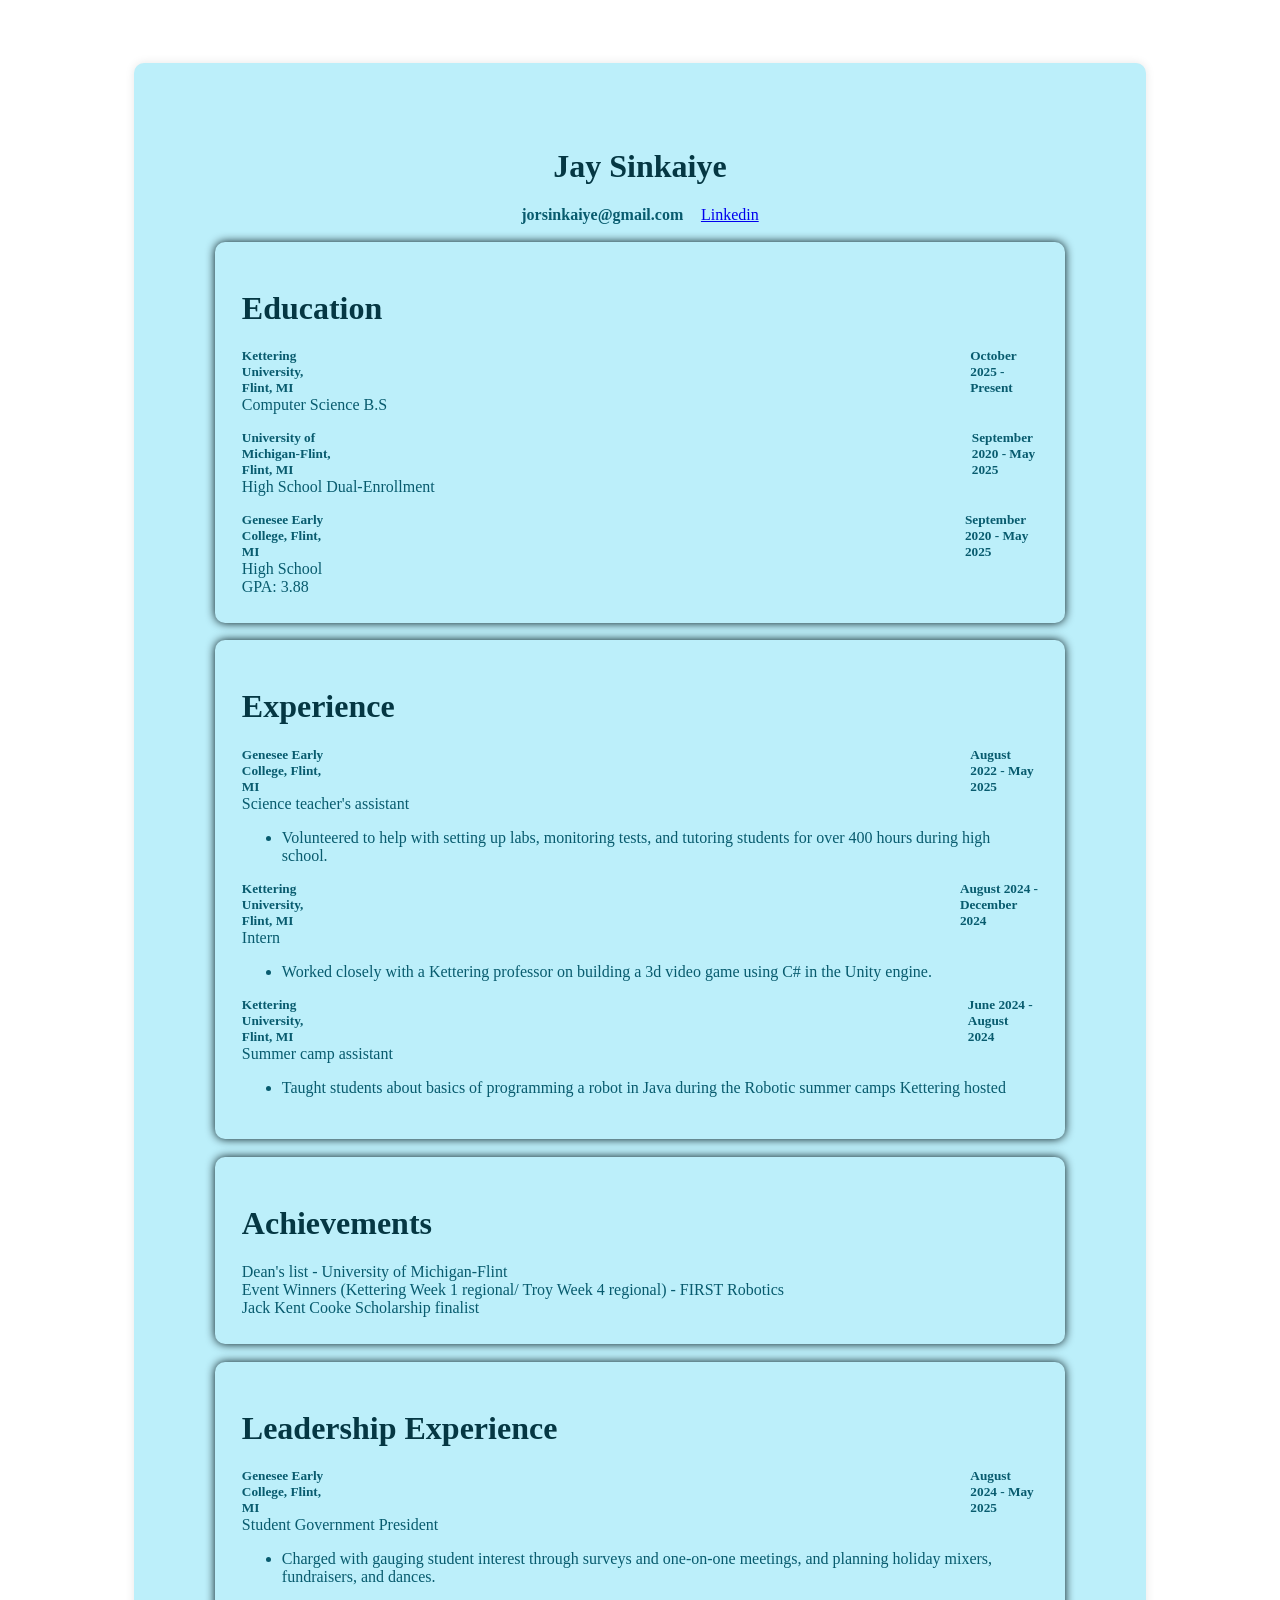
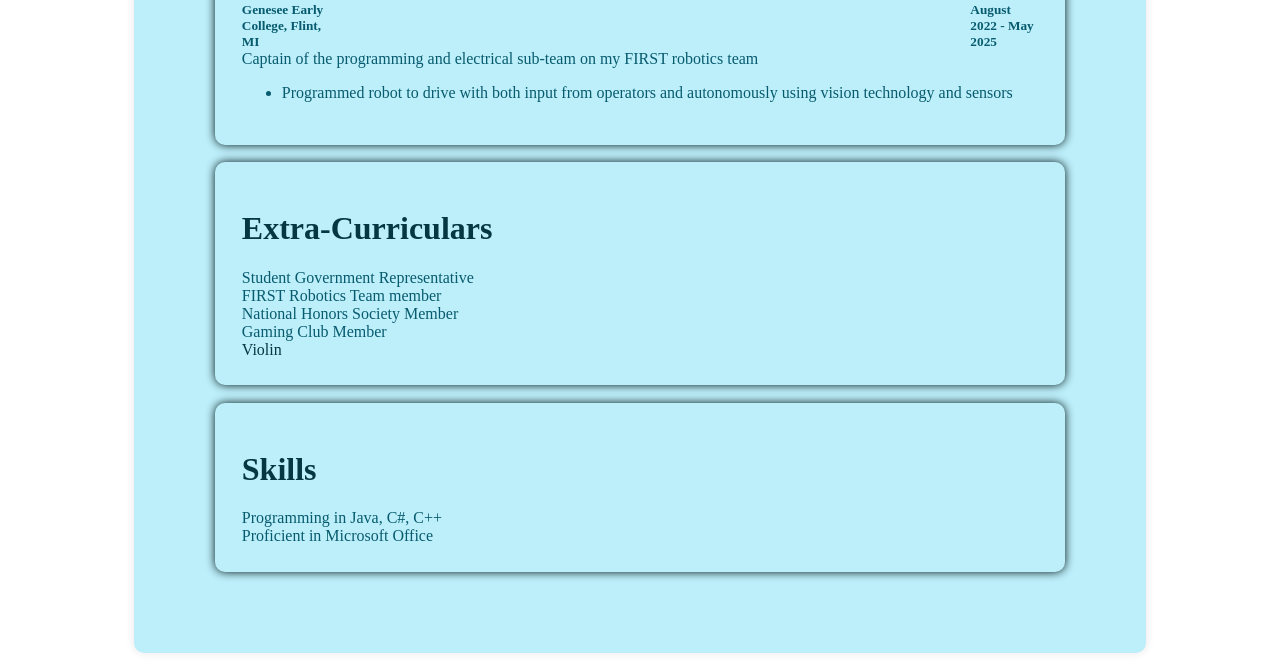
==== homePage.html @ 84f4fe57 "Initial commit" ====
<!DOCTYPE html>
<html lang="en">

<head>
    <meta charset="UTF-8">
    <title>Jay Sinkaiye</title>
    <link rel = "stylesheet" href = "style.css">
    <script src = "script.js"></script>
</head>

<body>
<div class = "container">
    <div class = "name">
        <h1>Jay Sinkaiye</h1>
    </div>

    <div class = "contactInfo">
        <h4>jorsinkaiye@gmail.com</h4><a href="http://www.linkedin.com/in/jael-ruby-sinkaiye-8b130a325">Linkedin</a>
    </div>

    <div class = "edu">

        <h1>Education</h1>
        <div class = "ku">
            <div class = "ku1">
                <h5>Kettering University, Flint, MI</h5><h5>October 2025 - Present</h5>
            </div>
            <p>Computer Science B.S</p>
        </div>

        <div class = "umf">
            <div class = "umf1">
                <h5>University of Michigan-Flint, Flint, MI</h5><h5>September 2020 - May 2025</h5>
            </div>
            <p>High School Dual-Enrollment</p>
        </div>

        <div class = "gec">
            <div class = "gec1">
                <h5>Genesee Early College, Flint, MI </h5><h5>September 2020 - May 2025</h5>
            </div>
            <p>High School</p>
            <p>GPA: 3.88</p>
        </div>

    </div>

    <div class = "exp">

        <h1>Experience</h1>
        <div class = "ta">
            <div class = "ta1">
                <h5>Genesee Early College, Flint, MI</h5><h5>August 2022 - May 2025</h5>
            </div>
            <p>Science teacher's assistant</p>
            <ul>
                <li>Volunteered to help with setting up labs, monitoring tests, and tutoring students for over 400 hours during high
                    school.</li>
            </ul>
        </div>

        <div class = "intern">
            <div class = "intern1">
                <h5>Kettering University, Flint, MI</h5><h5>August 2024 - December 2024</h5>
            </div>
            <p>Intern</p>
            <ul>
                <li>Worked closely with a Kettering professor on building a 3d video game using C# in the Unity engine.</li>
            </ul>
        </div>

        <div class = "campAssistant">
            <div class = "campAssistant1">
                <h5>Kettering University, Flint, MI</h5><h5>June 2024 - August 2024</h5>
            </div>
            <p>Summer camp assistant</p>
            <ul>
                <li>Taught students about basics of programming a robot in Java during the Robotic summer camps Kettering hosted</li>
            </ul>
        </div>

    </div>

    <div class = "ach">
        <h1>Achievements</h1>
        <div class = ach1>
            <p>Dean's list - University of Michigan-Flint</p>
            <p>Event Winners (Kettering Week 1 regional/ Troy Week 4 regional) - FIRST Robotics</p>
            <p>Jack Kent Cooke Scholarship finalist</p>
        </div>

    </div>

    <div class = "le">

        <h1>Leadership Experience</h1>
        <div class = "stgvt">
            <div class = "stgvt1">
                <h5>Genesee Early College, Flint, MI</h5><h5>August 2024 - May 2025</h5>
            </div>
            <p>Student Government President</p>
            <ul>
                <li>Charged with gauging student interest through surveys and one-on-one meetings, and planning holiday mixers,
                    fundraisers, and dances.</li>
            </ul>
        </div>

        <div class = "rbtcs">
            <div class = "rbtcs1">
                <h5>Genesee Early College, Flint, MI</h5><h5>August 2022 - May 2025</h5>
            </div>
            <p>Captain of the programming and electrical sub-team on my  FIRST robotics team</p>
            <ul>
                <li>Programmed robot to drive with both input from operators and autonomously using vision technology and
                    sensors</li>
            </ul>
        </div>

    </div>

    <div class = "extc">
        <h1>Extra-Curriculars</h1>
        <div class = "extc1">
            <p>Student Government Representative</p>
            <p>FIRST Robotics Team member</p>
            <p>National Honors Society Member</p>
            <p>Gaming Club Member</p>
        </div>
        <p>Violin</p>
    </div>

    <div class = "skls">
        <h1>Skills</h1>
        <div class = "skls1">
            <p>Programming in Java, C#, C++</p>
            <p>Proficient in Microsoft Office</p>
        </div>

    </div>

</div>

</body>
</html>
---- style.css ----
.container{
    background: #BCEFFA;
    max-width: 70%;
    padding: 5%;
    border-radius: 10px;
    box-shadow: 0 0 10px rgba(0,0,0,0.1);
    margin: 5% auto auto;
}

.name{
    text-align: center;
    color: #053743;
}

.contactInfo{
    text-align: center;
    display: flex;
    justify-content: center;
    gap: 2%;
    align-items: center;
    color: #085B6E;
}

h4, a{
margin: 0;
}

.edu{
    padding: 3%;
    border-radius: 10px;
    box-shadow: 0 0 10px #021418;
    margin: 2%;
    color: #053743;
}

.ku{
    margin-top: 2%;
    color: #085B6E;
}

.umf{
    margin-top: 2%;
    color: #085B6E;
}

.gec{
    margin-top: 2%;
    color: #085B6E;
}

.ku1{
    text-align: left;
    display: flex;
    gap: 80%;
}

.umf1{
    text-align: left;
    display: flex;
    gap: 80%;
}

.gec1{
    text-align: left;
    display: flex;
    gap: 80%;
}

h5,p{
    margin: 0;
}

.exp{
    padding: 3%;
    border-radius: 10px;
    box-shadow: 0 0 10px #021418;
    margin: 2%;
    color: #053743;
}

.ta{
    margin-top: 2%;
    color: #085B6E;
}

.intern{
    margin-top: 2%;
    color: #085B6E;
}

.campAssistant{
    margin-top: 2%;
    color: #085B6E;
}

.ta1{
    text-align: left;
    display: flex;
    gap: 80%;
}

.intern1{
    text-align: left;
    display: flex;
    gap: 80%;
}

.campAssistant1{
    text-align: left;
    display: flex;
    gap: 80%;
}

.ach{
    padding: 3%;
    border-radius: 10px;
    box-shadow: 0 0 10px #021418;
    margin: 2%;
    color: #053743;
}

.ach1{
    color: #085B6E;
}

.le{
    padding: 3%;
    border-radius: 10px;
    box-shadow: 0 0 10px #021418;
    margin: 2%;
    color: #053743;
}

.stgvt{
    margin-top: 2%;
    color: #085B6E;
}

.rbtcs{
    margin-top: 2%;
    color: #085B6E;
}

.stgvt1{
    text-align: left;
    display: flex;
    gap: 80%;
}

.rbtcs1{
    text-align: left;
    display: flex;
    gap: 80%;
}

.extc{
    padding: 3%;
    border-radius: 10px;
    box-shadow: 0 0 10px #021418;
    margin: 2%;
    color: #053743;
}

.extc1{
    color: #085B6E;
}

.skls{
    padding: 3%;
    border-radius: 10px;
    box-shadow: 0 0 10px #021418;
    margin: 2%;
    color: #053743;
}

.skls1{
    color: #085B6E;
}
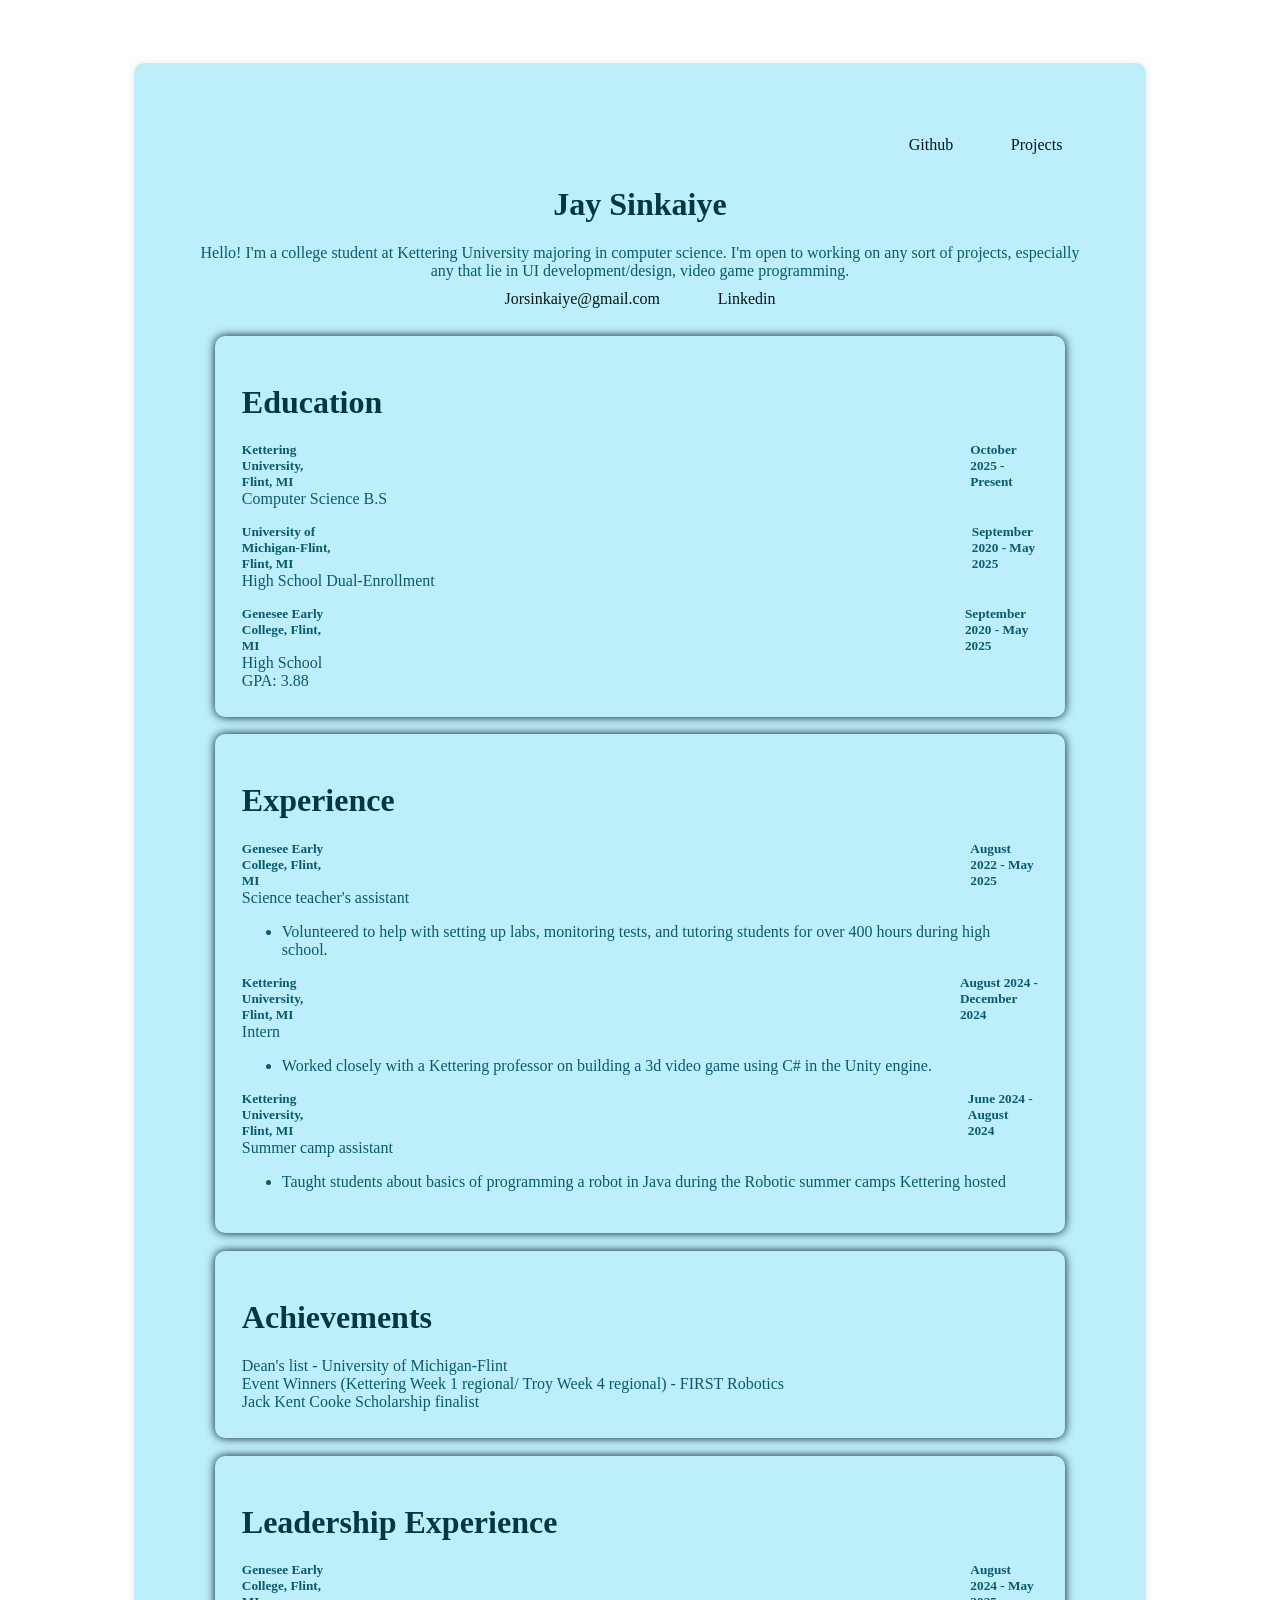
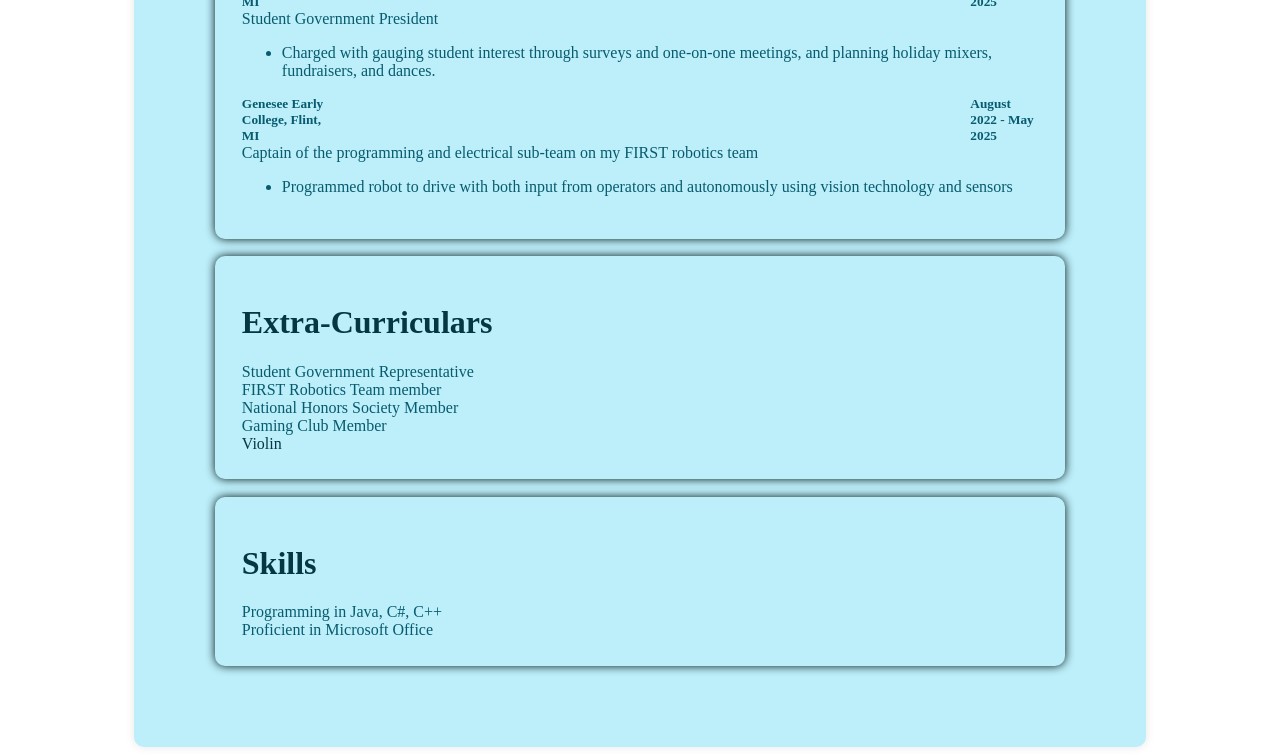
==== commit e6057eed: "finished formmatting main page and made a color theme/new page for projects" ====
--- a/homePage.html
+++ b/homePage.html
@@ -9,136 +9,145 @@
 </head>
 
 <body>
-<div class = "container">
-    <div class = "name">
-        <h1>Jay Sinkaiye</h1>
-    </div>
+    <div class = "container">
 
-    <div class = "contactInfo">
-        <h4>jorsinkaiye@gmail.com</h4><a href="http://www.linkedin.com/in/jael-ruby-sinkaiye-8b130a325">Linkedin</a>
-    </div>
-
-    <div class = "edu">
-
-        <h1>Education</h1>
-        <div class = "ku">
-            <div class = "ku1">
-                <h5>Kettering University, Flint, MI</h5><h5>October 2025 - Present</h5>
-            </div>
-            <p>Computer Science B.S</p>
+        <div class = projectInfo>
+            <a href = https://github.com/Josink>Github</a> <a href="projects.html">Projects</a>
         </div>
 
-        <div class = "umf">
-            <div class = "umf1">
-                <h5>University of Michigan-Flint, Flint, MI</h5><h5>September 2020 - May 2025</h5>
-            </div>
-            <p>High School Dual-Enrollment</p>
+        <div class = "name">
+            <h1>Jay Sinkaiye</h1>
         </div>
 
-        <div class = "gec">
-            <div class = "gec1">
-                <h5>Genesee Early College, Flint, MI </h5><h5>September 2020 - May 2025</h5>
+        <div class = "info">
+            <p>Hello! I'm a college student at Kettering University majoring in computer science. I'm open to working on any sort of projects, especially any that lie in UI development/design, video game programming.</p>
+        </div>
+
+        <div class = "contactInfo">
+            <a href="mailto:jorsinkaiye@gmail.com">Jorsinkaiye@gmail.com</a> <a href="http://www.linkedin.com/in/jael-ruby-sinkaiye-8b130a325">Linkedin</a>
+        </div>
+
+        <div class = "edu">
+
+            <h1>Education</h1>
+            <div class = "ku">
+                <div class = "ku1">
+                    <h5>Kettering University, Flint, MI</h5><h5>October 2025 - Present</h5>
+                </div>
+                <p>Computer Science B.S</p>
             </div>
-            <p>High School</p>
-            <p>GPA: 3.88</p>
+
+            <div class = "umf">
+                <div class = "umf1">
+                    <h5>University of Michigan-Flint, Flint, MI</h5><h5>September 2020 - May 2025</h5>
+                </div>
+                <p>High School Dual-Enrollment</p>
+            </div>
+
+            <div class = "gec">
+                <div class = "gec1">
+                    <h5>Genesee Early College, Flint, MI </h5><h5>September 2020 - May 2025</h5>
+                </div>
+                <p>High School</p>
+                <p>GPA: 3.88</p>
+            </div>
+
+        </div>
+
+        <div class = "exp">
+
+            <h1>Experience</h1>
+            <div class = "ta">
+                <div class = "ta1">
+                    <h5>Genesee Early College, Flint, MI</h5><h5>August 2022 - May 2025</h5>
+                </div>
+                <p>Science teacher's assistant</p>
+                <ul>
+                    <li>Volunteered to help with setting up labs, monitoring tests, and tutoring students for over 400 hours during high
+                        school.</li>
+                </ul>
+            </div>
+
+            <div class = "intern">
+                <div class = "intern1">
+                    <h5>Kettering University, Flint, MI</h5><h5>August 2024 - December 2024</h5>
+                </div>
+                <p>Intern</p>
+                <ul>
+                    <li>Worked closely with a Kettering professor on building a 3d video game using C# in the Unity engine.</li>
+                </ul>
+            </div>
+
+            <div class = "campAssistant">
+                <div class = "campAssistant1">
+                    <h5>Kettering University, Flint, MI</h5><h5>June 2024 - August 2024</h5>
+                </div>
+                <p>Summer camp assistant</p>
+                <ul>
+                    <li>Taught students about basics of programming a robot in Java during the Robotic summer camps Kettering hosted</li>
+                </ul>
+            </div>
+
+        </div>
+
+        <div class = "ach">
+            <h1>Achievements</h1>
+            <div class = ach1>
+                <p>Dean's list - University of Michigan-Flint</p>
+                <p>Event Winners (Kettering Week 1 regional/ Troy Week 4 regional) - FIRST Robotics</p>
+                <p>Jack Kent Cooke Scholarship finalist</p>
+            </div>
+
+        </div>
+
+        <div class = "le">
+
+            <h1>Leadership Experience</h1>
+            <div class = "stgvt">
+                <div class = "stgvt1">
+                    <h5>Genesee Early College, Flint, MI</h5><h5>August 2024 - May 2025</h5>
+                </div>
+                <p>Student Government President</p>
+                <ul>
+                    <li>Charged with gauging student interest through surveys and one-on-one meetings, and planning holiday mixers,
+                        fundraisers, and dances.</li>
+                </ul>
+            </div>
+
+            <div class = "rbtcs">
+                <div class = "rbtcs1">
+                    <h5>Genesee Early College, Flint, MI</h5><h5>August 2022 - May 2025</h5>
+                </div>
+                <p>Captain of the programming and electrical sub-team on my  FIRST robotics team</p>
+                <ul>
+                    <li>Programmed robot to drive with both input from operators and autonomously using vision technology and
+                        sensors</li>
+                </ul>
+            </div>
+
+        </div>
+
+        <div class = "extc">
+            <h1>Extra-Curriculars</h1>
+            <div class = "extc1">
+                <p>Student Government Representative</p>
+                <p>FIRST Robotics Team member</p>
+                <p>National Honors Society Member</p>
+                <p>Gaming Club Member</p>
+            </div>
+            <p>Violin</p>
+        </div>
+
+        <div class = "skls">
+            <h1>Skills</h1>
+            <div class = "skls1">
+                <p>Programming in Java, C#, C++</p>
+                <p>Proficient in Microsoft Office</p>
+            </div>
+
         </div>
 
     </div>
 
-    <div class = "exp">
-
-        <h1>Experience</h1>
-        <div class = "ta">
-            <div class = "ta1">
-                <h5>Genesee Early College, Flint, MI</h5><h5>August 2022 - May 2025</h5>
-            </div>
-            <p>Science teacher's assistant</p>
-            <ul>
-                <li>Volunteered to help with setting up labs, monitoring tests, and tutoring students for over 400 hours during high
-                    school.</li>
-            </ul>
-        </div>
-
-        <div class = "intern">
-            <div class = "intern1">
-                <h5>Kettering University, Flint, MI</h5><h5>August 2024 - December 2024</h5>
-            </div>
-            <p>Intern</p>
-            <ul>
-                <li>Worked closely with a Kettering professor on building a 3d video game using C# in the Unity engine.</li>
-            </ul>
-        </div>
-
-        <div class = "campAssistant">
-            <div class = "campAssistant1">
-                <h5>Kettering University, Flint, MI</h5><h5>June 2024 - August 2024</h5>
-            </div>
-            <p>Summer camp assistant</p>
-            <ul>
-                <li>Taught students about basics of programming a robot in Java during the Robotic summer camps Kettering hosted</li>
-            </ul>
-        </div>
-
-    </div>
-
-    <div class = "ach">
-        <h1>Achievements</h1>
-        <div class = ach1>
-            <p>Dean's list - University of Michigan-Flint</p>
-            <p>Event Winners (Kettering Week 1 regional/ Troy Week 4 regional) - FIRST Robotics</p>
-            <p>Jack Kent Cooke Scholarship finalist</p>
-        </div>
-
-    </div>
-
-    <div class = "le">
-
-        <h1>Leadership Experience</h1>
-        <div class = "stgvt">
-            <div class = "stgvt1">
-                <h5>Genesee Early College, Flint, MI</h5><h5>August 2024 - May 2025</h5>
-            </div>
-            <p>Student Government President</p>
-            <ul>
-                <li>Charged with gauging student interest through surveys and one-on-one meetings, and planning holiday mixers,
-                    fundraisers, and dances.</li>
-            </ul>
-        </div>
-
-        <div class = "rbtcs">
-            <div class = "rbtcs1">
-                <h5>Genesee Early College, Flint, MI</h5><h5>August 2022 - May 2025</h5>
-            </div>
-            <p>Captain of the programming and electrical sub-team on my  FIRST robotics team</p>
-            <ul>
-                <li>Programmed robot to drive with both input from operators and autonomously using vision technology and
-                    sensors</li>
-            </ul>
-        </div>
-
-    </div>
-
-    <div class = "extc">
-        <h1>Extra-Curriculars</h1>
-        <div class = "extc1">
-            <p>Student Government Representative</p>
-            <p>FIRST Robotics Team member</p>
-            <p>National Honors Society Member</p>
-            <p>Gaming Club Member</p>
-        </div>
-        <p>Violin</p>
-    </div>
-
-    <div class = "skls">
-        <h1>Skills</h1>
-        <div class = "skls1">
-            <p>Programming in Java, C#, C++</p>
-            <p>Proficient in Microsoft Office</p>
-        </div>
-
-    </div>
-
-</div>
-
 </body>
 </html>
--- a/style.css
+++ b/style.css
@@ -7,22 +7,52 @@
     margin: 5% auto auto;
 }
 
+.projectInfo{
+    display: flex;
+    justify-content: right;
+    gap: 2%;
+}
+
+.return{
+    display: flex;
+    justify-content: right;
+    gap: 2%;
+}
 .name{
     text-align: center;
     color: #053743;
 }
 
+.info{
+    text-align: center;
+    color: #085B6E;
+}
+
 .contactInfo{
-    text-align: center;
     display: flex;
     justify-content: center;
     gap: 2%;
-    align-items: center;
-    color: #085B6E;
-}
-
-h4, a{
+    color: #085B6E;
+}
+
+a{
 margin: 0;
+}
+
+a:link, a:visited{
+    background-color: #BCEFFA;
+    color:#021418;
+    border: 2px rgb(227 55 16);
+    padding: 10px 20px;
+    text-align: center;
+    text-decoration: none;
+    display: inline-block;
+}
+
+a:hover, a:active{
+    background-color:rgb(227 55 16);
+    border-radius: 10px;
+    color: #021418;
 }
 
 .edu{
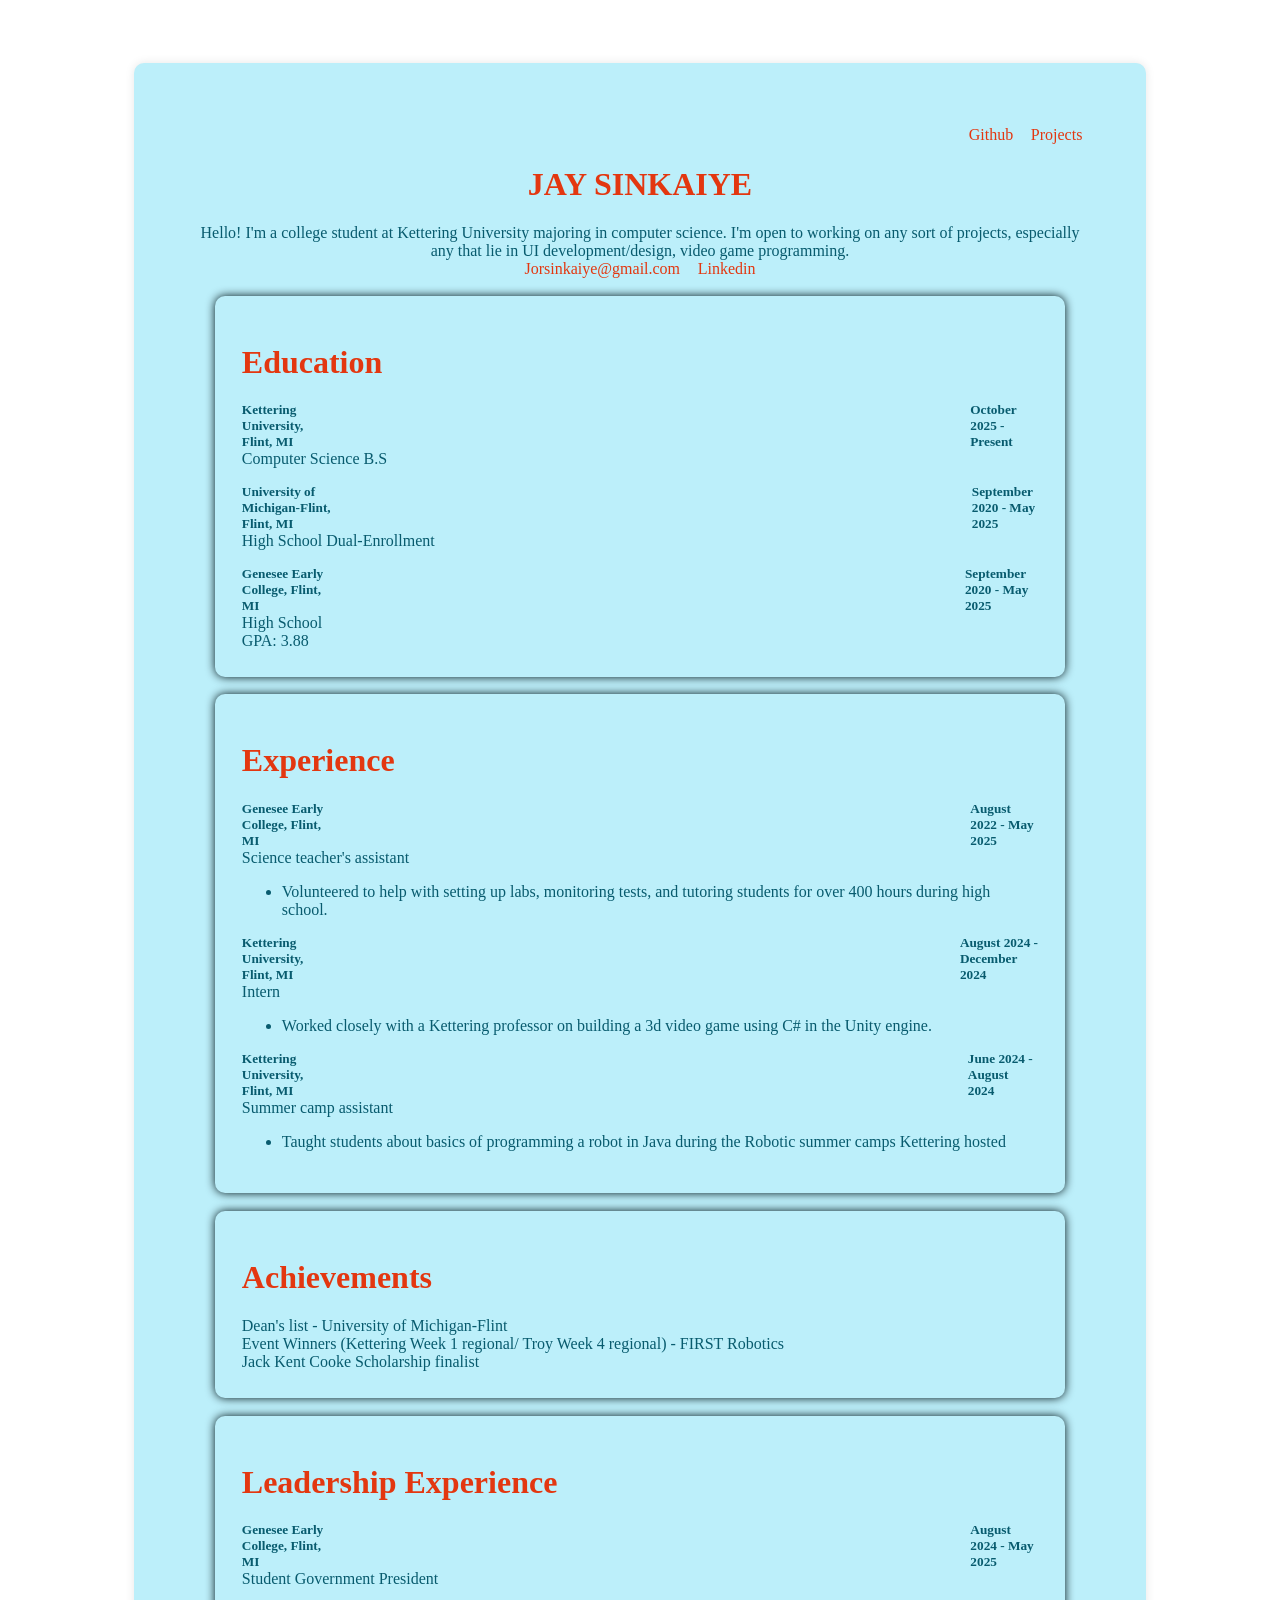
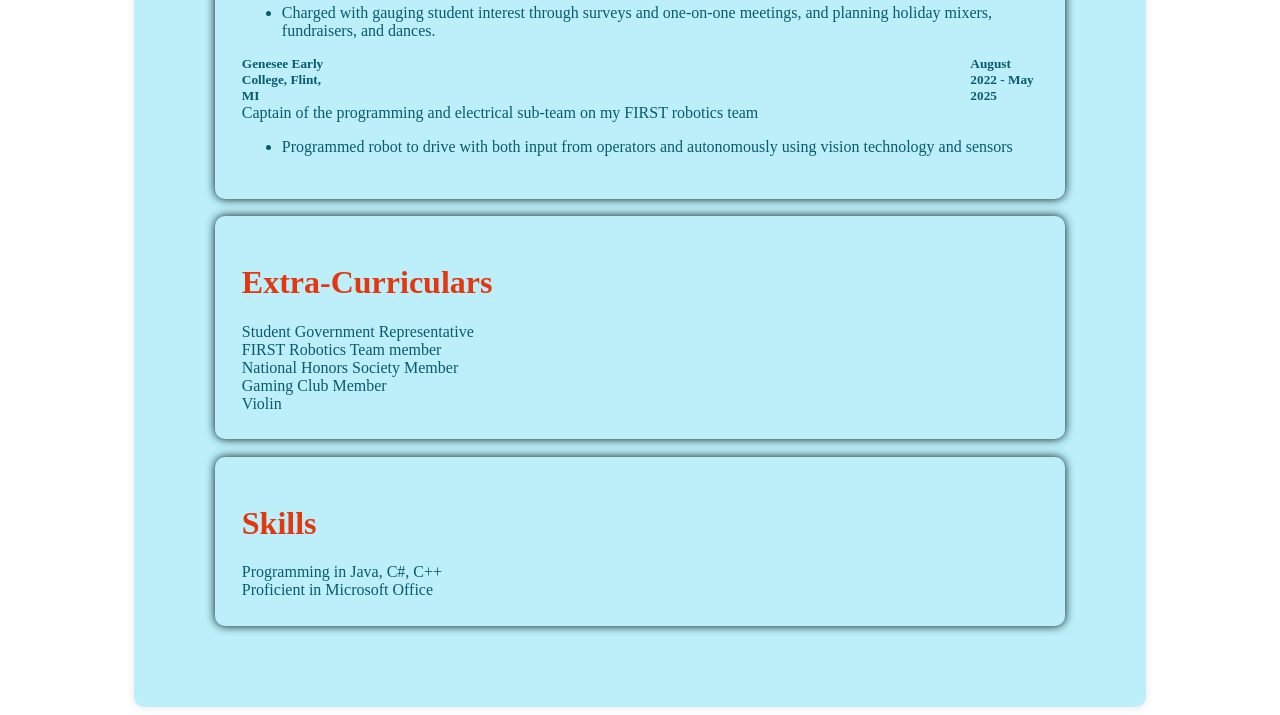
==== commit 18979867: "finished formmatting main page and made a color theme/new page for projects" ====
--- a/homePage.html
+++ b/homePage.html
@@ -16,7 +16,7 @@
         </div>
 
         <div class = "name">
-            <h1>Jay Sinkaiye</h1>
+            <h1>JAY SINKAIYE</h1>
         </div>
 
         <div class = "info">
@@ -134,8 +134,8 @@
                 <p>FIRST Robotics Team member</p>
                 <p>National Honors Society Member</p>
                 <p>Gaming Club Member</p>
+                <p>Violin</p>
             </div>
-            <p>Violin</p>
         </div>
 
         <div class = "skls">
--- a/style.css
+++ b/style.css
@@ -20,7 +20,8 @@
 }
 .name{
     text-align: center;
-    color: #053743;
+    color: rgb(227 55 16);
+    font-weight: bold;
 }
 
 .info{
@@ -40,19 +41,13 @@
 }
 
 a:link, a:visited{
-    background-color: #BCEFFA;
-    color:#021418;
-    border: 2px rgb(227 55 16);
-    padding: 10px 20px;
-    text-align: center;
+    color:rgb(227 55 16);
     text-decoration: none;
-    display: inline-block;
 }
 
 a:hover, a:active{
-    background-color:rgb(227 55 16);
-    border-radius: 10px;
-    color: #021418;
+    color: rgb(255 171 143);
+    text-decoration: underline;
 }
 
 .edu{
@@ -60,7 +55,7 @@
     border-radius: 10px;
     box-shadow: 0 0 10px #021418;
     margin: 2%;
-    color: #053743;
+    color: rgb(227 55 16);
 }
 
 .ku{
@@ -105,7 +100,7 @@
     border-radius: 10px;
     box-shadow: 0 0 10px #021418;
     margin: 2%;
-    color: #053743;
+    color: rgb(227 55 16);
 }
 
 .ta{
@@ -146,7 +141,7 @@
     border-radius: 10px;
     box-shadow: 0 0 10px #021418;
     margin: 2%;
-    color: #053743;
+    color: rgb(227 55 16);
 }
 
 .ach1{
@@ -158,7 +153,7 @@
     border-radius: 10px;
     box-shadow: 0 0 10px #021418;
     margin: 2%;
-    color: #053743;
+    color: rgb(227 55 16);
 }
 
 .stgvt{
@@ -188,7 +183,7 @@
     border-radius: 10px;
     box-shadow: 0 0 10px #021418;
     margin: 2%;
-    color: #053743;
+    color: rgb(227 55 16);
 }
 
 .extc1{
@@ -200,7 +195,7 @@
     border-radius: 10px;
     box-shadow: 0 0 10px #021418;
     margin: 2%;
-    color: #053743;
+    color: rgb(227 55 16);
 }
 
 .skls1{
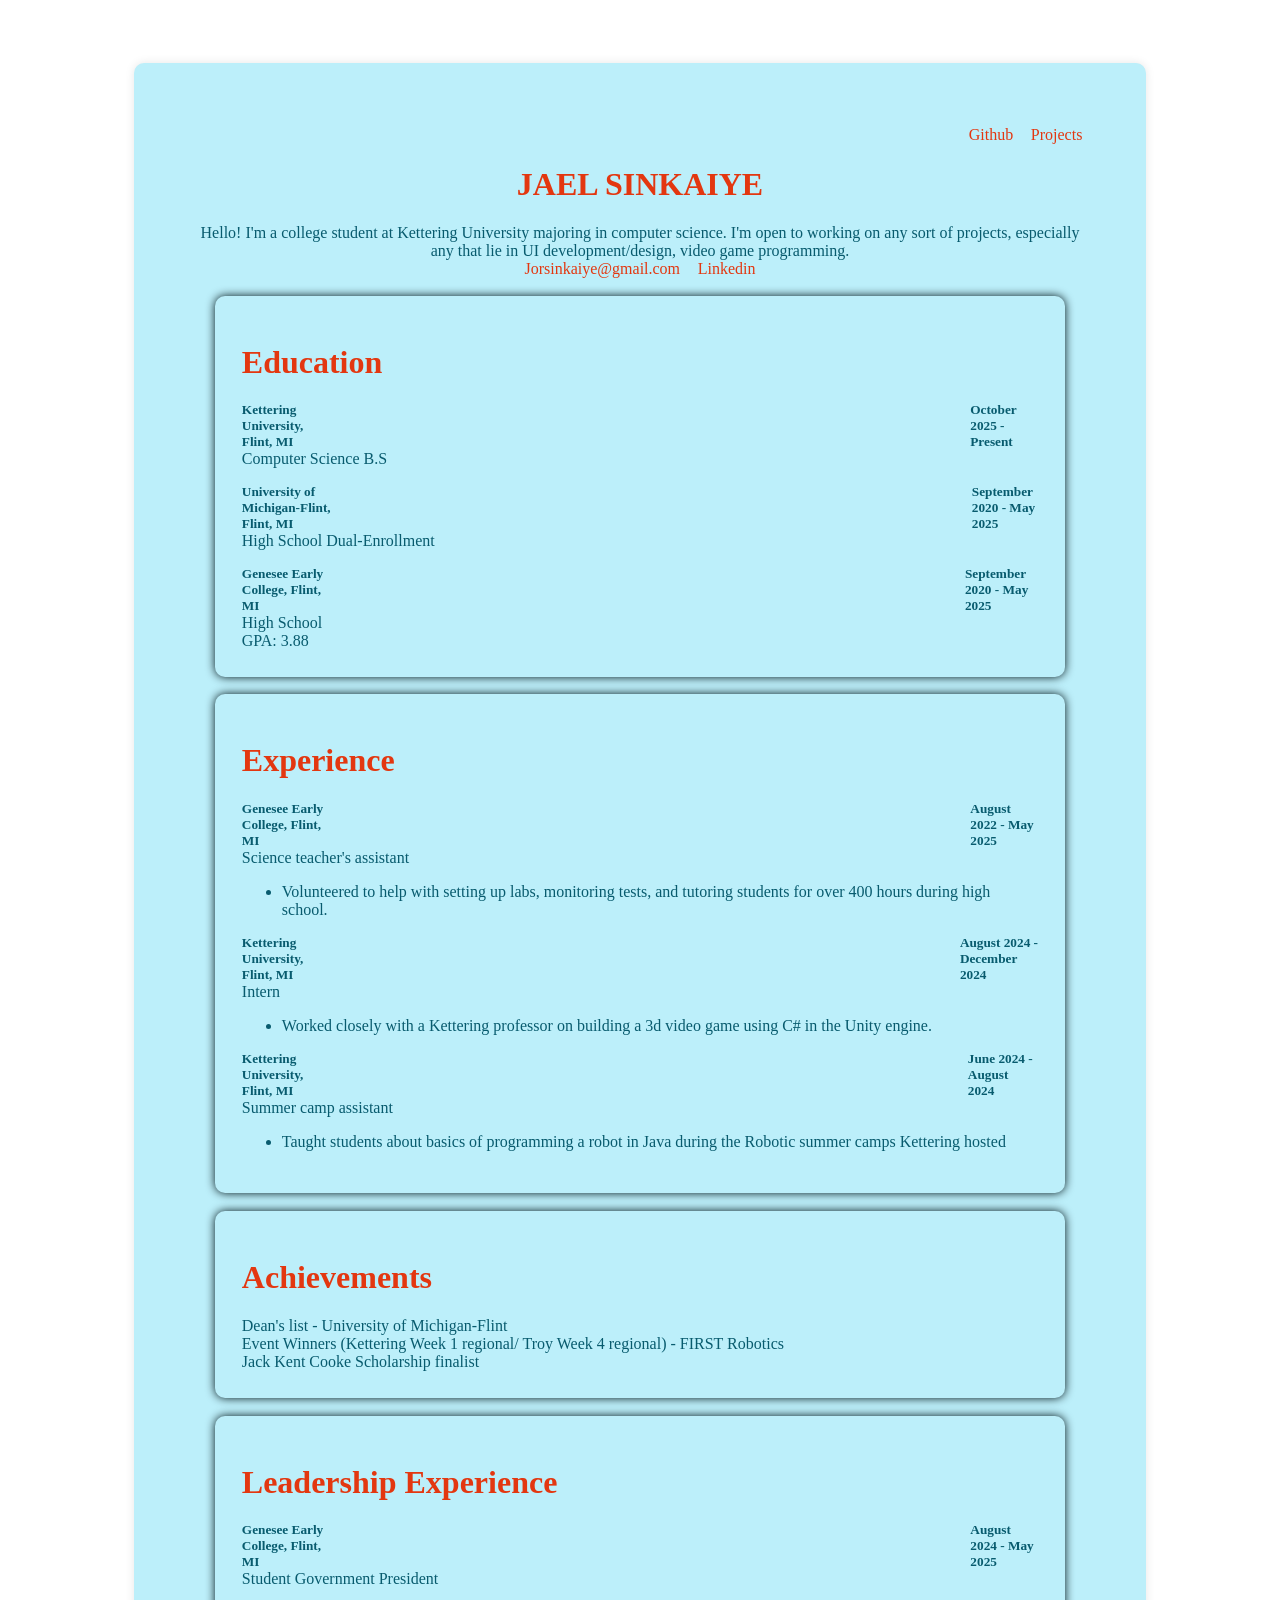
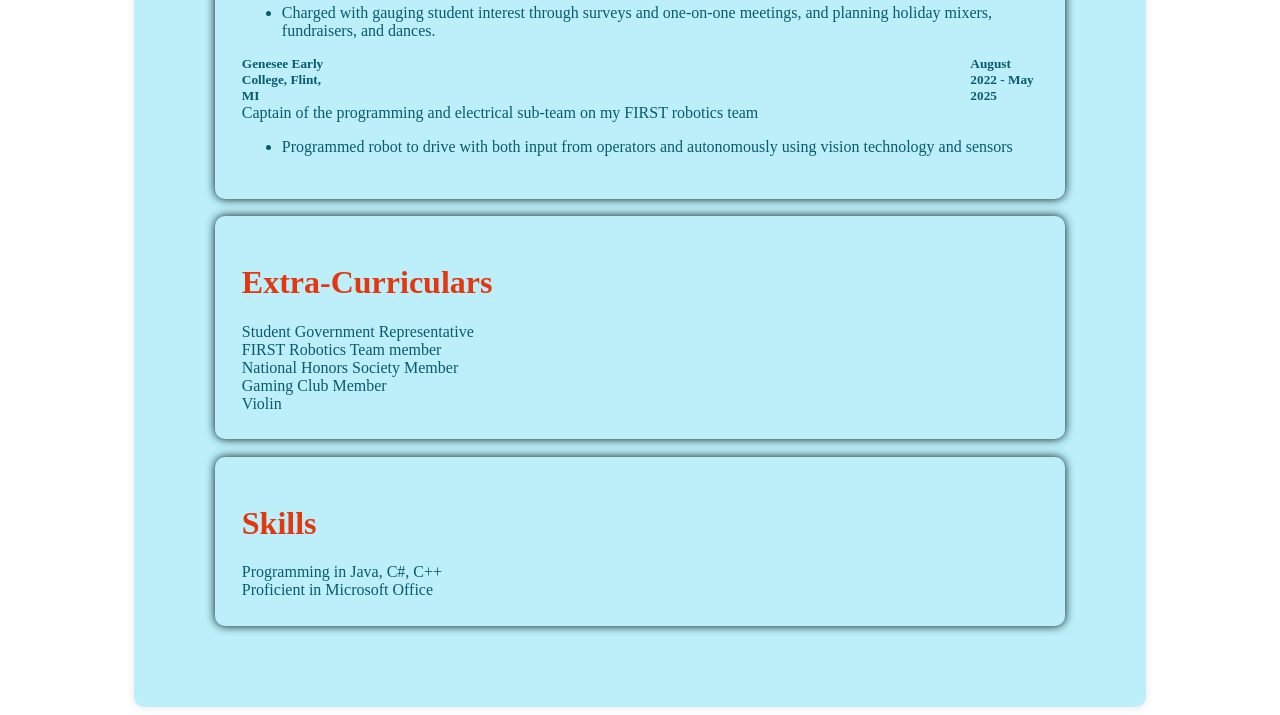
==== commit 5bb498a9: "jay -> jael" ====
--- a/homePage.html
+++ b/homePage.html
@@ -3,7 +3,7 @@
 
 <head>
     <meta charset="UTF-8">
-    <title>Jay Sinkaiye</title>
+    <title>Jael Sinkaiye</title>
     <link rel = "stylesheet" href = "style.css">
     <script src = "script.js"></script>
 </head>
@@ -16,7 +16,7 @@
         </div>
 
         <div class = "name">
-            <h1>JAY SINKAIYE</h1>
+            <h1>JAEL SINKAIYE</h1>
         </div>
 
         <div class = "info">
